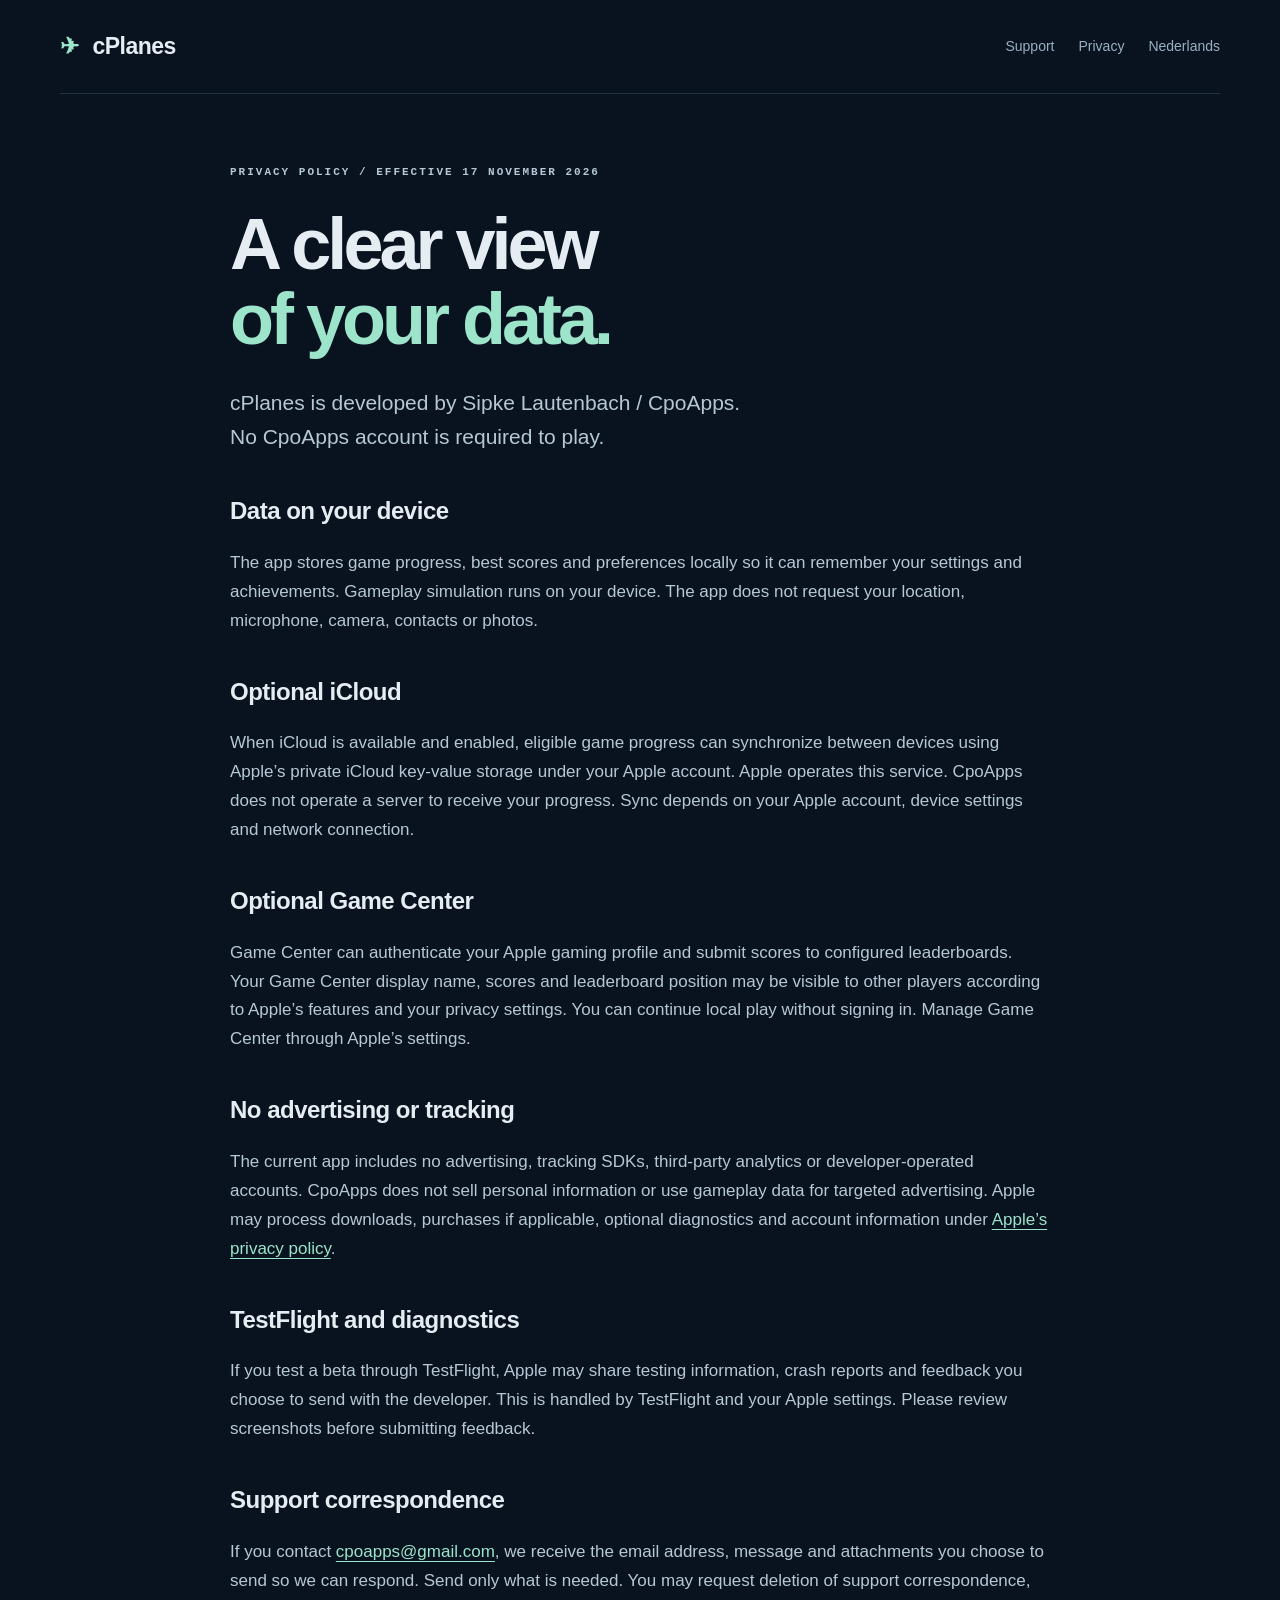
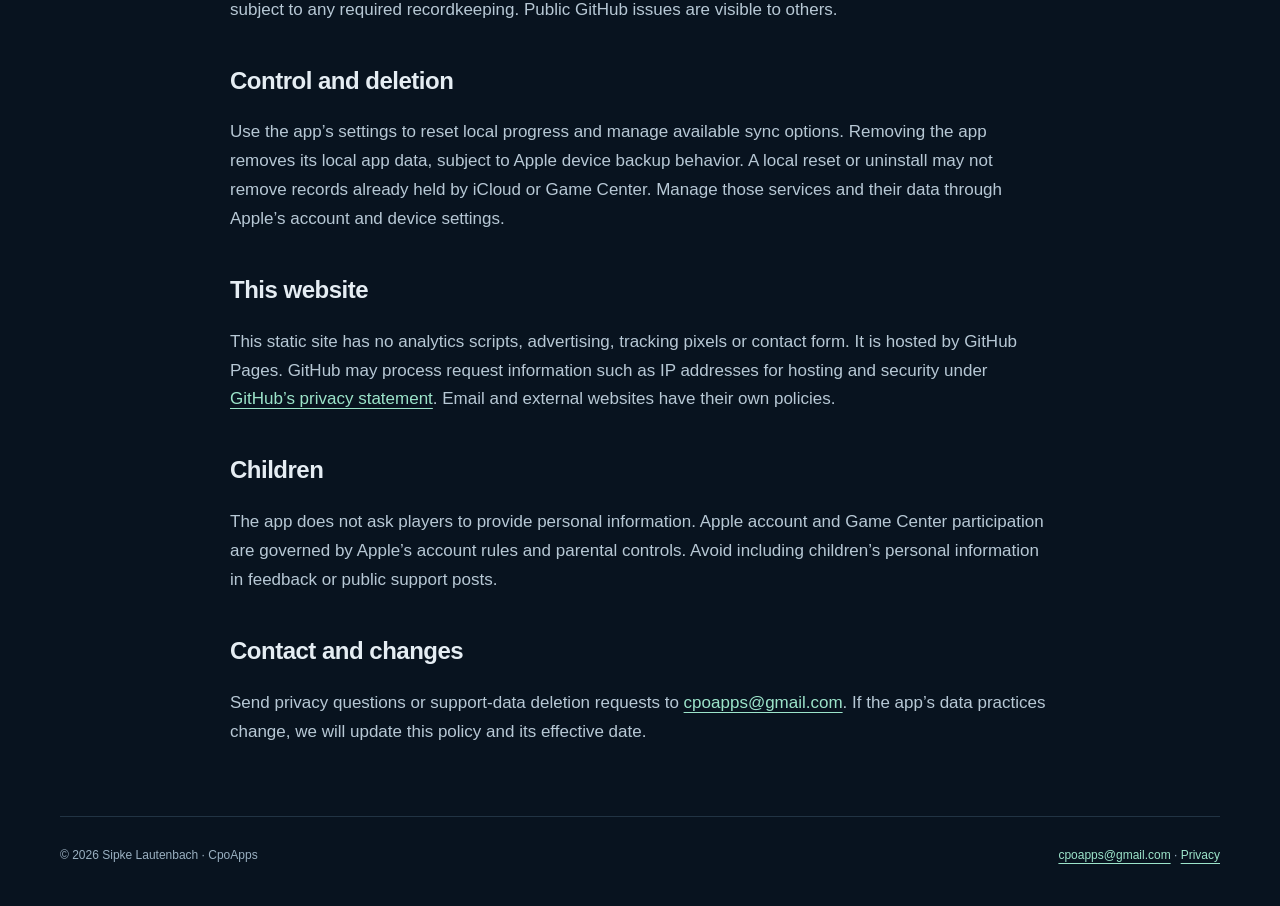
==== privacy.html @ 7b96431a "Publish cPlanes support and privacy pages" ====
<!doctype html>
<html lang="en"><head><meta charset="utf-8"><meta name="viewport" content="width=device-width,initial-scale=1"><meta name="description" content="cPlanes privacy policy covering local progress, optional iCloud and Game Center, support and website hosting."><meta name="theme-color" content="#08131f"><title>Privacy policy · cPlanes</title><link rel="canonical" href="https://cpoapps.github.io/cplanes-site/privacy.html"><link rel="stylesheet" href="styles.css"></head>
<body><a class="skip" href="#main">Skip to content</a><header><a class="wordmark" href="index.html"><span class="mark">✈</span> cPlanes</a><nav aria-label="Main"><a href="support.html">Support</a><a href="privacy.html">Privacy</a><a href="support-nl.html">Nederlands</a></nav></header><main id="main"><article class="prose"><p class="eyebrow">PRIVACY POLICY / EFFECTIVE 17 NOVEMBER 2026</p><h1>A clear view<br><em>of your data.</em></h1><p class="lead">cPlanes is developed by Sipke Lautenbach / CpoApps. No CpoApps account is required to play.</p><h2>Data on your device</h2><p>The app stores game progress, best scores and preferences locally so it can remember your settings and achievements. Gameplay simulation runs on your device. The app does not request your location, microphone, camera, contacts or photos.</p><h2>Optional iCloud</h2><p>When iCloud is available and enabled, eligible game progress can synchronize between devices using Apple’s private iCloud key-value storage under your Apple account. Apple operates this service. CpoApps does not operate a server to receive your progress. Sync depends on your Apple account, device settings and network connection.</p><h2>Optional Game Center</h2><p>Game Center can authenticate your Apple gaming profile and submit scores to configured leaderboards. Your Game Center display name, scores and leaderboard position may be visible to other players according to Apple’s features and your privacy settings. You can continue local play without signing in. Manage Game Center through Apple’s settings.</p><h2>No advertising or tracking</h2><p>The current app includes no advertising, tracking SDKs, third-party analytics or developer-operated accounts. CpoApps does not sell personal information or use gameplay data for targeted advertising. Apple may process downloads, purchases if applicable, optional diagnostics and account information under <a href="https://www.apple.com/legal/privacy/">Apple’s privacy policy</a>.</p><h2>TestFlight and diagnostics</h2><p>If you test a beta through TestFlight, Apple may share testing information, crash reports and feedback you choose to send with the developer. This is handled by TestFlight and your Apple settings. Please review screenshots before submitting feedback.</p><h2>Support correspondence</h2><p>If you contact <a href="mailto:cpoapps@gmail.com?subject=cPlanes%20support">cpoapps@gmail.com</a>, we receive the email address, message and attachments you choose to send so we can respond. Send only what is needed. You may request deletion of support correspondence, subject to any required recordkeeping. Public GitHub issues are visible to others.</p><h2>Control and deletion</h2><p>Use the app’s settings to reset local progress and manage available sync options. Removing the app removes its local app data, subject to Apple device backup behavior. A local reset or uninstall may not remove records already held by iCloud or Game Center. Manage those services and their data through Apple’s account and device settings.</p><h2>This website</h2><p>This static site has no analytics scripts, advertising, tracking pixels or contact form. It is hosted by GitHub Pages. GitHub may process request information such as IP addresses for hosting and security under <a href="https://docs.github.com/en/site-policy/privacy-policies/github-general-privacy-statement">GitHub’s privacy statement</a>. Email and external websites have their own policies.</p><h2>Children</h2><p>The app does not ask players to provide personal information. Apple account and Game Center participation are governed by Apple’s account rules and parental controls. Avoid including children’s personal information in feedback or public support posts.</p><h2>Contact and changes</h2><p>Send privacy questions or support-data deletion requests to <a href="mailto:cpoapps@gmail.com?subject=cPlanes%20support">cpoapps@gmail.com</a>. If the app’s data practices change, we will update this policy and its effective date.</p></article></main><footer><span>© 2026 Sipke Lautenbach · CpoApps</span><span><a href="mailto:cpoapps@gmail.com?subject=cPlanes%20support">cpoapps@gmail.com</a> · <a href="privacy.html">Privacy</a></span></footer></body></html>
---- styles.css ----
:root{color-scheme:dark;--bg:#08131f;--panel:#101f2d;--line:#213343;--text:#e5edf3;--muted:#9ab0c1;--accent:#9ce4ca}*{box-sizing:border-box}body{margin:0;background:var(--bg);color:var(--text);font:17px/1.7 -apple-system,BlinkMacSystemFont,"Segoe UI",sans-serif}a{color:var(--accent);text-underline-offset:4px}header,footer,main{width:min(1160px,calc(100% - 48px));margin:auto}header{display:flex;align-items:center;justify-content:space-between;gap:20px;padding:27px 0;border-bottom:1px solid var(--line)}nav{display:flex;gap:24px;font-size:14px}nav a{text-decoration:none;color:var(--muted)}.wordmark{font-size:23px;font-weight:750;letter-spacing:-.5px;text-decoration:none;color:var(--text)}.mark{color:var(--accent);margin-right:8px}.hero{position:relative;min-height:620px;padding:80px 0 60px;overflow:hidden}.eyebrow{font:600 11px/1.5 ui-monospace,monospace;letter-spacing:2px;color:var(--accent)}h1{font-size:clamp(48px,6.7vw,84px);line-height:1.05;letter-spacing:-4px;margin:26px 0 28px;font-weight:650}em{font-style:normal;color:var(--accent)}.lead{color:#acc0d0;font-size:20px;line-height:1.65;max-width:530px}.hero h1,.hero .lead,.hero .actions,.hero>.eyebrow{position:relative;z-index:2}.actions{display:flex;align-items:center;gap:18px;flex-wrap:wrap;margin-top:32px}.button{display:inline-block;background:var(--accent);color:#092016;text-decoration:none;padding:12px 20px;border-radius:7px;font-size:14px;font-weight:700}.pill{font:11px ui-monospace,monospace;color:var(--muted)}.radar{position:absolute;width:570px;height:570px;right:-75px;top:30px;border:1px solid #213d42;border-radius:50%;background:repeating-linear-gradient(0deg,transparent,transparent 47px,#17313d 48px),repeating-linear-gradient(90deg,transparent,transparent 47px,#17313d 48px);opacity:.72;transform:rotate(-7deg)}.radar i{position:absolute;border:1px solid #23454a;border-radius:50%;inset:12%}.radar i:nth-child(2){inset:25%}.radar i:nth-child(3){inset:38%}.track{position:absolute;color:var(--accent);font-size:25px;display:flex;gap:10px}.track b{font:11px/1.5 ui-monospace,monospace;display:block}.track small{display:block;font-size:9px;color:var(--muted)}.t1{top:25%;left:34%}.t2{top:51%;left:58%}.t3{top:71%;left:30%}.fix{position:absolute;color:#6d989f;font:10px ui-monospace,monospace}.f1{top:40%;left:40%}.f2{top:66%;left:68%}.cards{display:grid;grid-template-columns:repeat(3,1fr);border-top:1px solid var(--line);border-bottom:1px solid var(--line)}.cards article{padding:28px 30px 28px 0}.cards article+article{border-left:1px solid var(--line);padding-left:30px}.cards h2{font-size:22px;line-height:1.35;letter-spacing:-.6px}.cards p:not(.eyebrow){font-size:15px;color:var(--muted)}.notice{background:var(--panel);border:1px solid var(--line);border-radius:10px;padding:26px 30px;margin:35px 0}.notice h2{margin-top:0}.notice p:last-child{margin-bottom:0}.muted{color:var(--muted);font-size:14px}.prose{max-width:820px;margin:70px auto}.prose h1{font-size:clamp(48px,7vw,72px)}.prose h2{font-size:24px;letter-spacing:-.5px;margin:36px 0 12px}.prose p{color:#b7c8d5}.prose .lead{font-size:21px}.prose .notice p{font-size:16px}details{border-bottom:1px solid var(--line);padding:20px 0}summary{cursor:pointer;font-size:18px;font-weight:600}details p{font-size:16px;margin-bottom:0}footer{border-top:1px solid var(--line);display:flex;justify-content:space-between;gap:20px;flex-wrap:wrap;padding:28px 0 40px;font-size:12px;color:var(--muted)}.skip{position:absolute;left:10px;top:-100px;background:var(--text);color:var(--bg);z-index:99}.skip:focus{top:10px}@media(max-width:850px){.radar{opacity:.25;right:-200px}.hero{min-height:580px}.cards{grid-template-columns:1fr}.cards article,.cards article+article{padding:24px 0;border-left:0}.cards article+article{border-top:1px solid var(--line)}}@media(max-width:520px){header,footer,main{width:calc(100% - 36px)}header{flex-wrap:wrap;padding:20px 0;gap:12px}nav{gap:18px;font-size:12px}.hero{padding-top:50px;min-height:550px}h1{letter-spacing:-2.5px}.lead{font-size:18px}.prose{margin:45px auto}.notice{padding:21px}.prose h1{letter-spacing:-2px}}
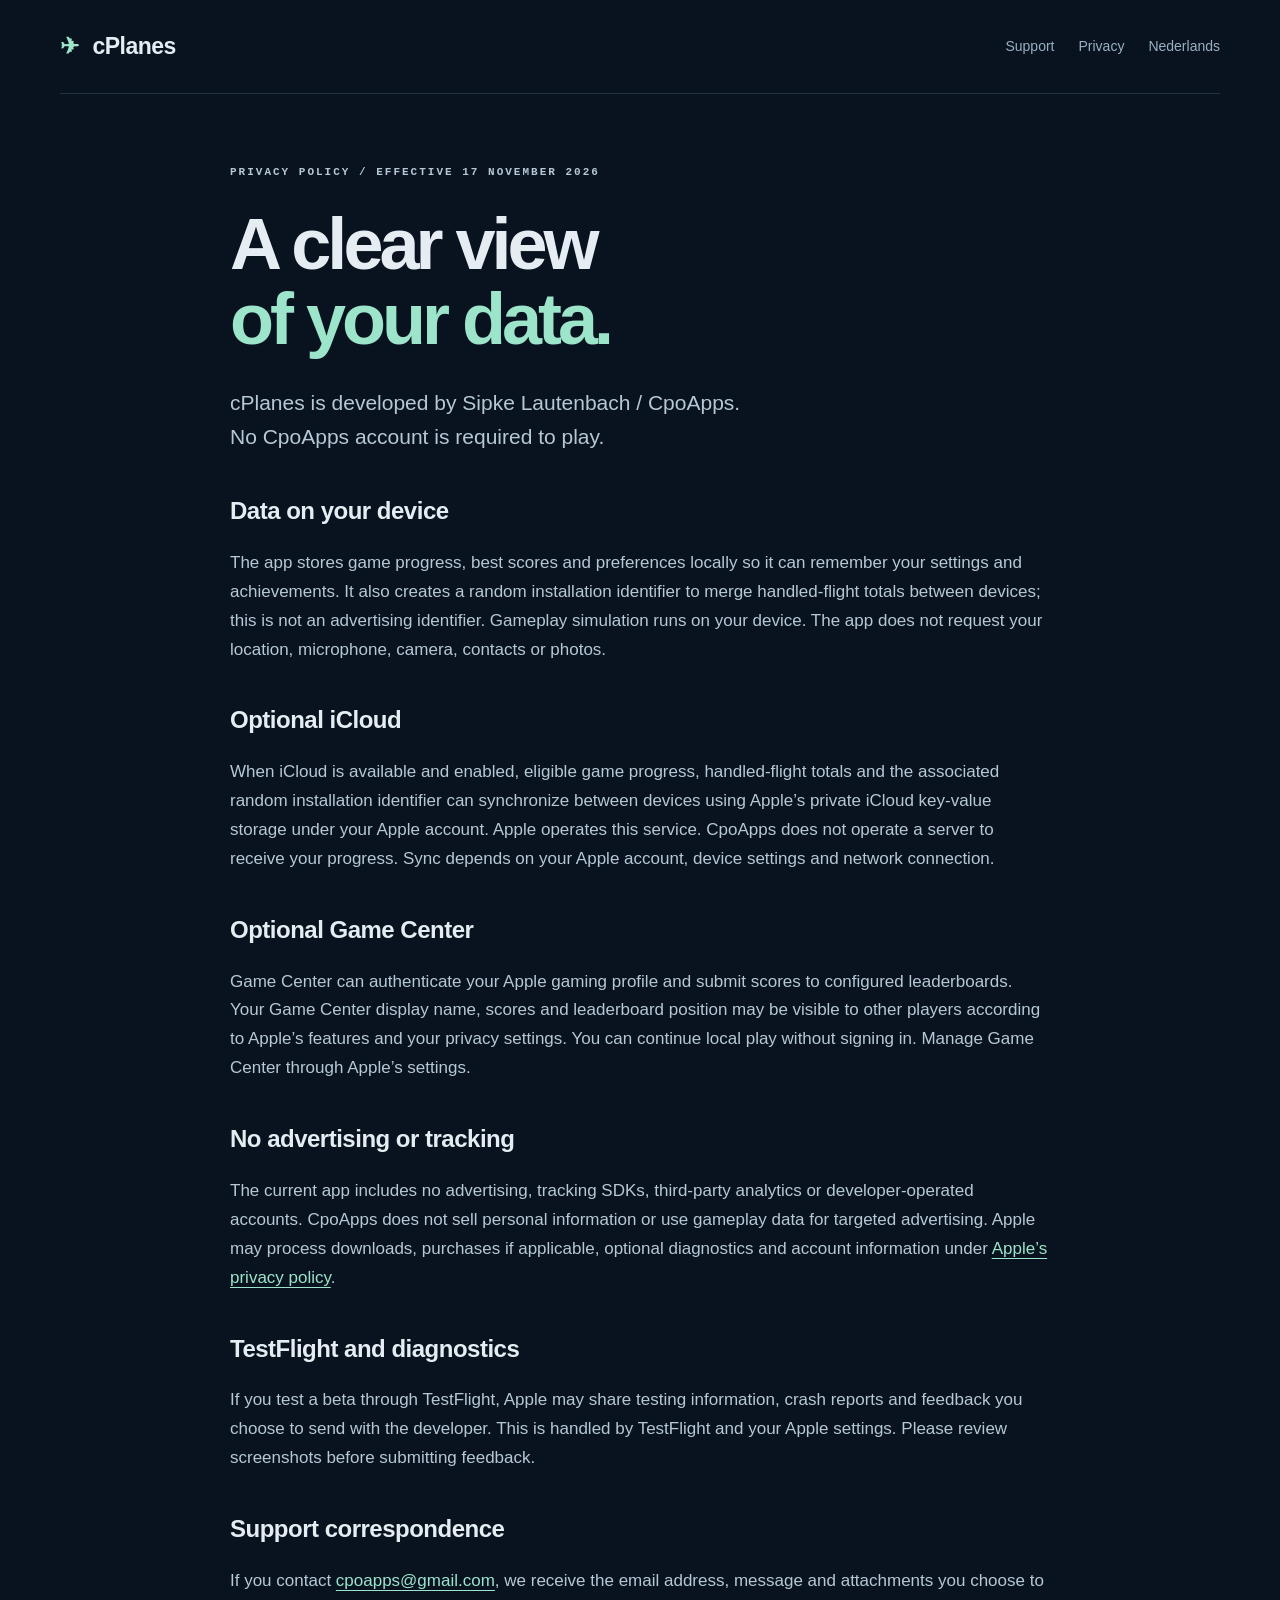
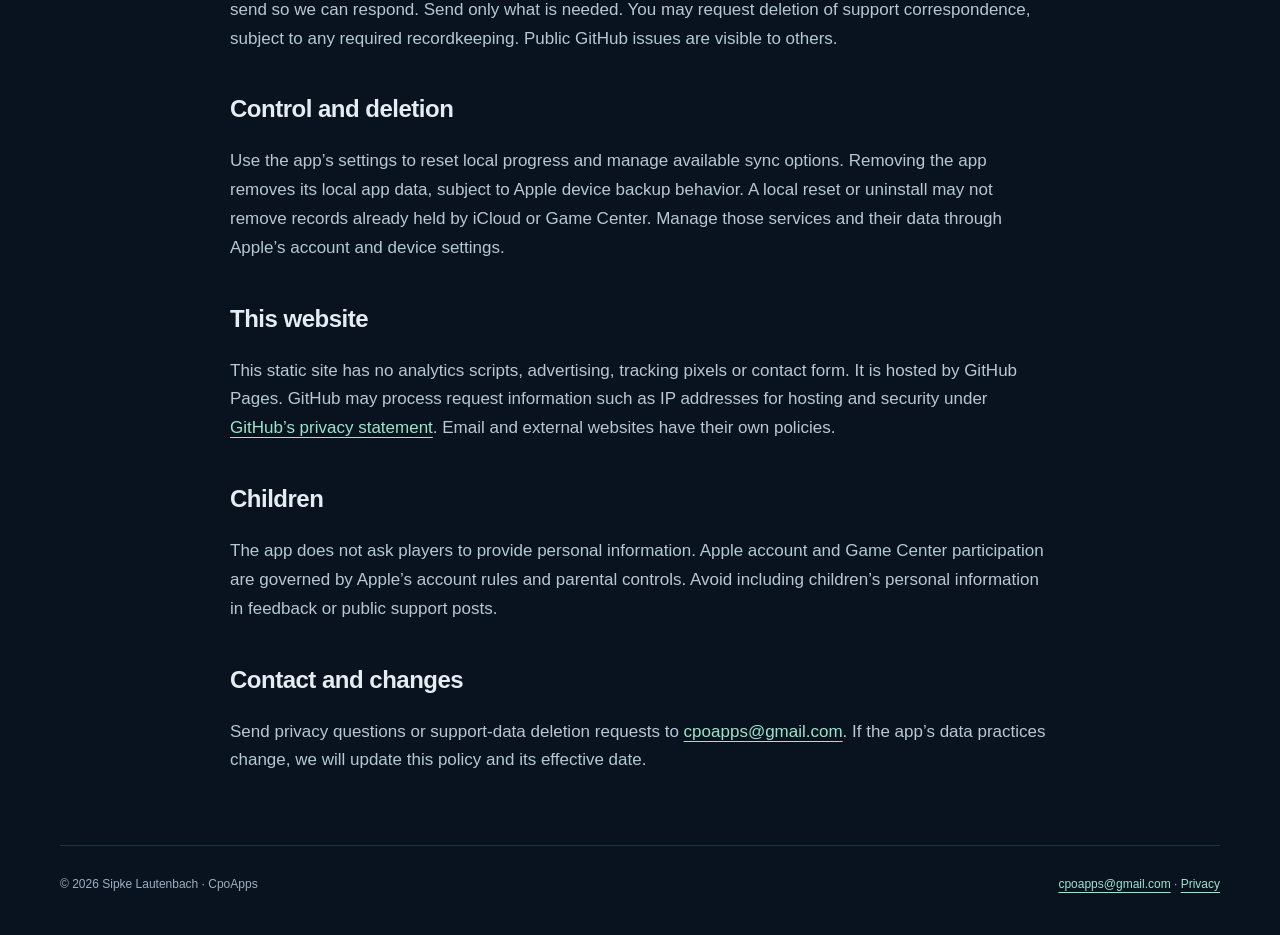
==== commit ac7d0e6e: "Clarify private iCloud progress merge identifier" ====
--- a/privacy.html
+++ b/privacy.html
@@ -1,3 +1,3 @@
 <!doctype html>
 <html lang="en"><head><meta charset="utf-8"><meta name="viewport" content="width=device-width,initial-scale=1"><meta name="description" content="cPlanes privacy policy covering local progress, optional iCloud and Game Center, support and website hosting."><meta name="theme-color" content="#08131f"><title>Privacy policy · cPlanes</title><link rel="canonical" href="https://cpoapps.github.io/cplanes-site/privacy.html"><link rel="stylesheet" href="styles.css"></head>
-<body><a class="skip" href="#main">Skip to content</a><header><a class="wordmark" href="index.html"><span class="mark">✈</span> cPlanes</a><nav aria-label="Main"><a href="support.html">Support</a><a href="privacy.html">Privacy</a><a href="support-nl.html">Nederlands</a></nav></header><main id="main"><article class="prose"><p class="eyebrow">PRIVACY POLICY / EFFECTIVE 17 NOVEMBER 2026</p><h1>A clear view<br><em>of your data.</em></h1><p class="lead">cPlanes is developed by Sipke Lautenbach / CpoApps. No CpoApps account is required to play.</p><h2>Data on your device</h2><p>The app stores game progress, best scores and preferences locally so it can remember your settings and achievements. Gameplay simulation runs on your device. The app does not request your location, microphone, camera, contacts or photos.</p><h2>Optional iCloud</h2><p>When iCloud is available and enabled, eligible game progress can synchronize between devices using Apple’s private iCloud key-value storage under your Apple account. Apple operates this service. CpoApps does not operate a server to receive your progress. Sync depends on your Apple account, device settings and network connection.</p><h2>Optional Game Center</h2><p>Game Center can authenticate your Apple gaming profile and submit scores to configured leaderboards. Your Game Center display name, scores and leaderboard position may be visible to other players according to Apple’s features and your privacy settings. You can continue local play without signing in. Manage Game Center through Apple’s settings.</p><h2>No advertising or tracking</h2><p>The current app includes no advertising, tracking SDKs, third-party analytics or developer-operated accounts. CpoApps does not sell personal information or use gameplay data for targeted advertising. Apple may process downloads, purchases if applicable, optional diagnostics and account information under <a href="https://www.apple.com/legal/privacy/">Apple’s privacy policy</a>.</p><h2>TestFlight and diagnostics</h2><p>If you test a beta through TestFlight, Apple may share testing information, crash reports and feedback you choose to send with the developer. This is handled by TestFlight and your Apple settings. Please review screenshots before submitting feedback.</p><h2>Support correspondence</h2><p>If you contact <a href="mailto:cpoapps@gmail.com?subject=cPlanes%20support">cpoapps@gmail.com</a>, we receive the email address, message and attachments you choose to send so we can respond. Send only what is needed. You may request deletion of support correspondence, subject to any required recordkeeping. Public GitHub issues are visible to others.</p><h2>Control and deletion</h2><p>Use the app’s settings to reset local progress and manage available sync options. Removing the app removes its local app data, subject to Apple device backup behavior. A local reset or uninstall may not remove records already held by iCloud or Game Center. Manage those services and their data through Apple’s account and device settings.</p><h2>This website</h2><p>This static site has no analytics scripts, advertising, tracking pixels or contact form. It is hosted by GitHub Pages. GitHub may process request information such as IP addresses for hosting and security under <a href="https://docs.github.com/en/site-policy/privacy-policies/github-general-privacy-statement">GitHub’s privacy statement</a>. Email and external websites have their own policies.</p><h2>Children</h2><p>The app does not ask players to provide personal information. Apple account and Game Center participation are governed by Apple’s account rules and parental controls. Avoid including children’s personal information in feedback or public support posts.</p><h2>Contact and changes</h2><p>Send privacy questions or support-data deletion requests to <a href="mailto:cpoapps@gmail.com?subject=cPlanes%20support">cpoapps@gmail.com</a>. If the app’s data practices change, we will update this policy and its effective date.</p></article></main><footer><span>© 2026 Sipke Lautenbach · CpoApps</span><span><a href="mailto:cpoapps@gmail.com?subject=cPlanes%20support">cpoapps@gmail.com</a> · <a href="privacy.html">Privacy</a></span></footer></body></html>+<body><a class="skip" href="#main">Skip to content</a><header><a class="wordmark" href="index.html"><span class="mark">✈</span> cPlanes</a><nav aria-label="Main"><a href="support.html">Support</a><a href="privacy.html">Privacy</a><a href="support-nl.html">Nederlands</a></nav></header><main id="main"><article class="prose"><p class="eyebrow">PRIVACY POLICY / EFFECTIVE 17 NOVEMBER 2026</p><h1>A clear view<br><em>of your data.</em></h1><p class="lead">cPlanes is developed by Sipke Lautenbach / CpoApps. No CpoApps account is required to play.</p><h2>Data on your device</h2><p>The app stores game progress, best scores and preferences locally so it can remember your settings and achievements. It also creates a random installation identifier to merge handled-flight totals between devices; this is not an advertising identifier. Gameplay simulation runs on your device. The app does not request your location, microphone, camera, contacts or photos.</p><h2>Optional iCloud</h2><p>When iCloud is available and enabled, eligible game progress, handled-flight totals and the associated random installation identifier can synchronize between devices using Apple’s private iCloud key-value storage under your Apple account. Apple operates this service. CpoApps does not operate a server to receive your progress. Sync depends on your Apple account, device settings and network connection.</p><h2>Optional Game Center</h2><p>Game Center can authenticate your Apple gaming profile and submit scores to configured leaderboards. Your Game Center display name, scores and leaderboard position may be visible to other players according to Apple’s features and your privacy settings. You can continue local play without signing in. Manage Game Center through Apple’s settings.</p><h2>No advertising or tracking</h2><p>The current app includes no advertising, tracking SDKs, third-party analytics or developer-operated accounts. CpoApps does not sell personal information or use gameplay data for targeted advertising. Apple may process downloads, purchases if applicable, optional diagnostics and account information under <a href="https://www.apple.com/legal/privacy/">Apple’s privacy policy</a>.</p><h2>TestFlight and diagnostics</h2><p>If you test a beta through TestFlight, Apple may share testing information, crash reports and feedback you choose to send with the developer. This is handled by TestFlight and your Apple settings. Please review screenshots before submitting feedback.</p><h2>Support correspondence</h2><p>If you contact <a href="mailto:cpoapps@gmail.com?subject=cPlanes%20support">cpoapps@gmail.com</a>, we receive the email address, message and attachments you choose to send so we can respond. Send only what is needed. You may request deletion of support correspondence, subject to any required recordkeeping. Public GitHub issues are visible to others.</p><h2>Control and deletion</h2><p>Use the app’s settings to reset local progress and manage available sync options. Removing the app removes its local app data, subject to Apple device backup behavior. A local reset or uninstall may not remove records already held by iCloud or Game Center. Manage those services and their data through Apple’s account and device settings.</p><h2>This website</h2><p>This static site has no analytics scripts, advertising, tracking pixels or contact form. It is hosted by GitHub Pages. GitHub may process request information such as IP addresses for hosting and security under <a href="https://docs.github.com/en/site-policy/privacy-policies/github-general-privacy-statement">GitHub’s privacy statement</a>. Email and external websites have their own policies.</p><h2>Children</h2><p>The app does not ask players to provide personal information. Apple account and Game Center participation are governed by Apple’s account rules and parental controls. Avoid including children’s personal information in feedback or public support posts.</p><h2>Contact and changes</h2><p>Send privacy questions or support-data deletion requests to <a href="mailto:cpoapps@gmail.com?subject=cPlanes%20support">cpoapps@gmail.com</a>. If the app’s data practices change, we will update this policy and its effective date.</p></article></main><footer><span>© 2026 Sipke Lautenbach · CpoApps</span><span><a href="mailto:cpoapps@gmail.com?subject=cPlanes%20support">cpoapps@gmail.com</a> · <a href="privacy.html">Privacy</a></span></footer></body></html>
